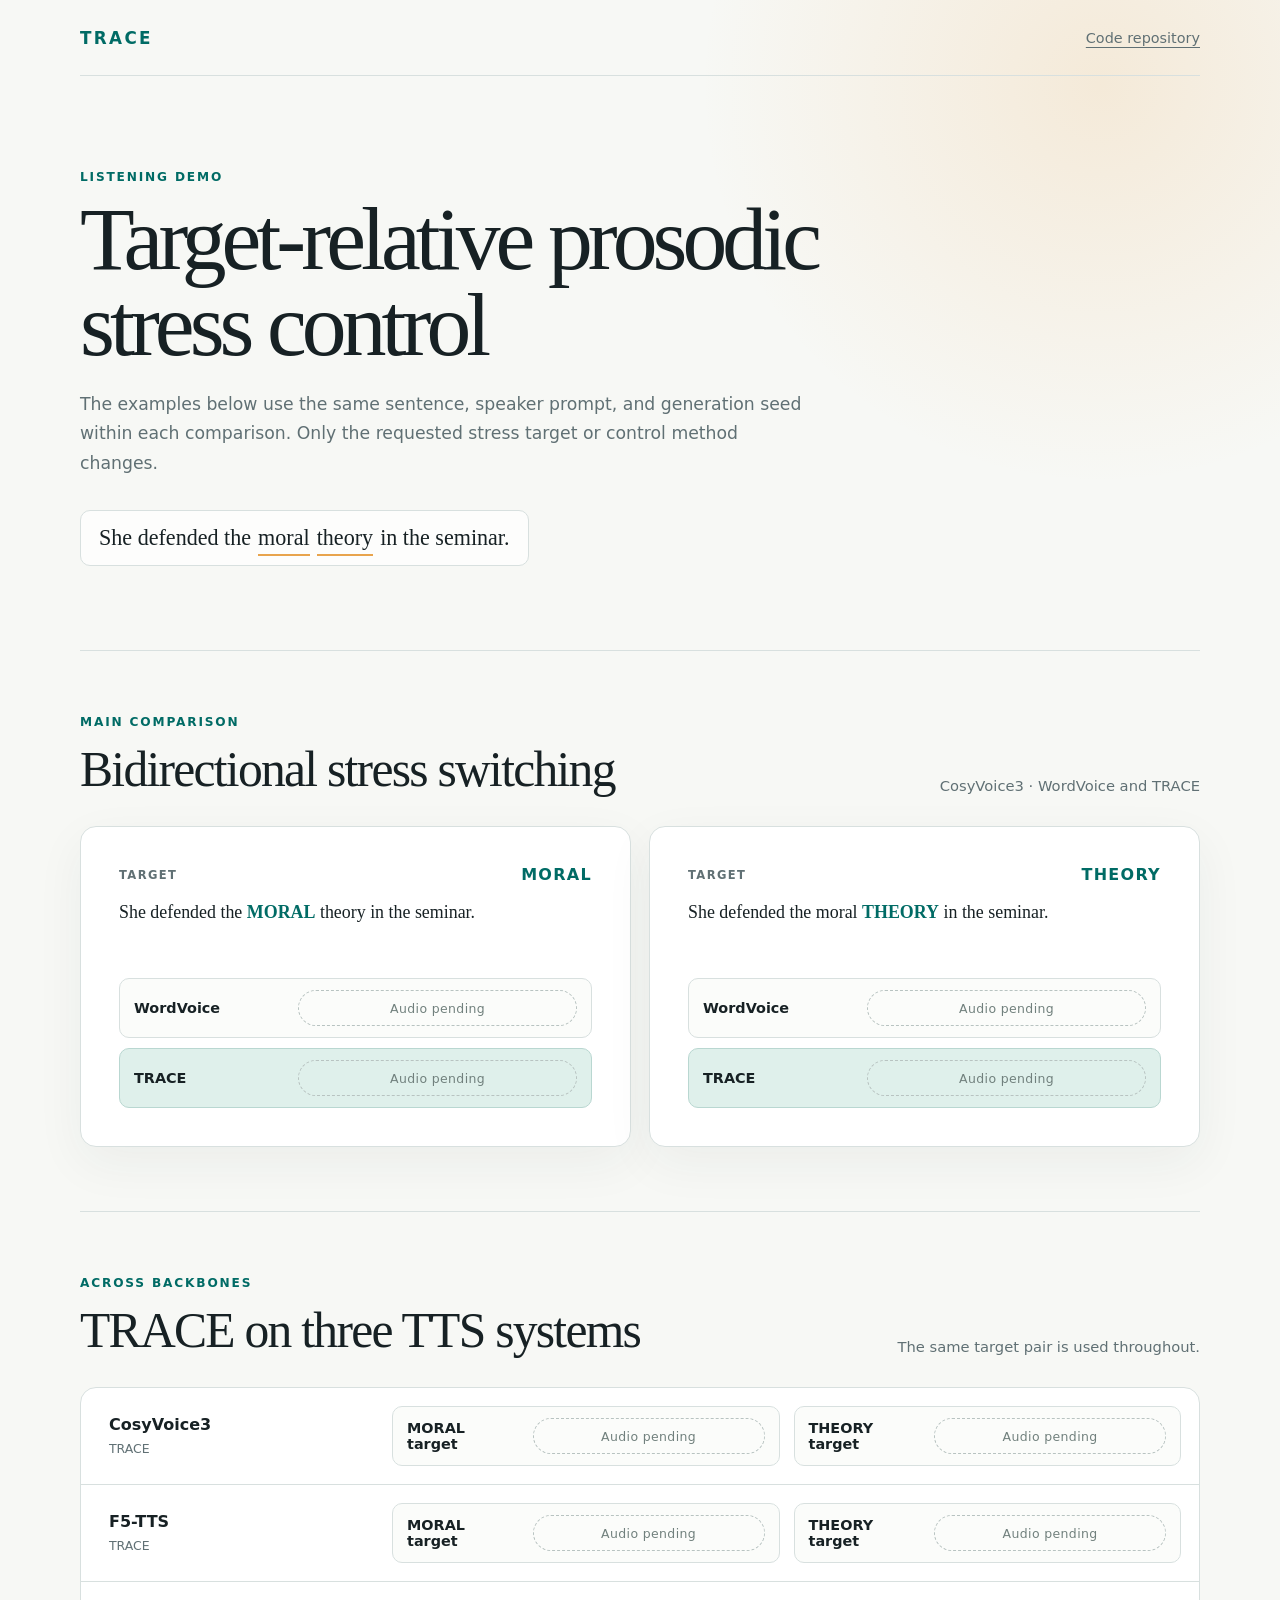
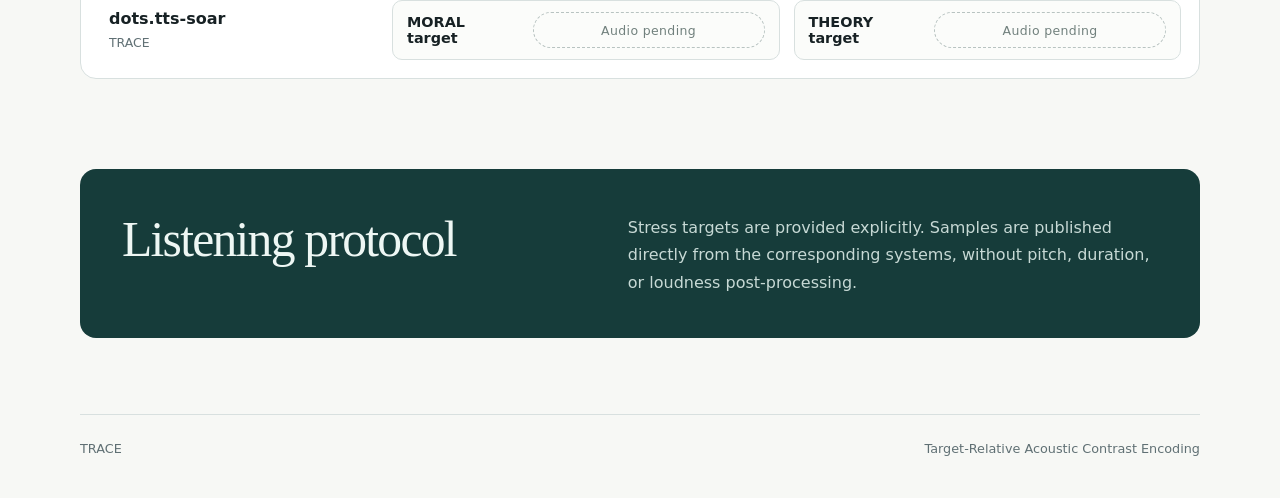
==== docs/demo/index.html @ bd33e2e9 "Add listening demo layout" ====
<!doctype html>
<html lang="en">
  <head>
    <meta charset="utf-8" />
    <meta name="viewport" content="width=device-width, initial-scale=1" />
    <meta
      name="description"
      content="Listening examples for TRACE, a target-relative approach to word-level prosodic stress control in text-to-speech."
    />
    <title>TRACE — Audio Samples</title>
    <link rel="stylesheet" href="styles.css" />
  </head>
  <body>
    <header class="site-header">
      <a class="brand" href="../">TRACE</a>
      <a class="repo-link" href="https://github.com/lishuyuu/TRACE_ICASSP2027">Code repository</a>
    </header>

    <main>
      <section class="hero">
        <p class="eyebrow">Listening demo</p>
        <h1>Target-relative prosodic stress control</h1>
        <p class="lead">
          The examples below use the same sentence, speaker prompt, and generation seed within each comparison.
          Only the requested stress target or control method changes.
        </p>
        <div class="sentence" aria-label="Example sentence">
          She defended the <span>moral</span> <span>theory</span> in the seminar.
        </div>
      </section>

      <section class="demo-section" aria-labelledby="main-comparison">
        <div class="section-heading">
          <div>
            <p class="eyebrow">Main comparison</p>
            <h2 id="main-comparison">Bidirectional stress switching</h2>
          </div>
          <p>CosyVoice3 · WordVoice and TRACE</p>
        </div>

        <div class="target-grid">
          <article class="target-panel">
            <div class="target-heading">
              <span class="target-label">Target</span>
              <h3>MORAL</h3>
            </div>
            <p class="utterance">She defended the <strong>MORAL</strong> theory in the seminar.</p>
            <div class="sample-list">
              <div class="sample" data-audio="audio/cv3_wordvoice_moral.wav">
                <span class="method">WordVoice</span>
                <span class="audio-slot" role="status">Audio pending</span>
              </div>
              <div class="sample trace" data-audio="audio/cv3_trace_moral.wav">
                <span class="method">TRACE</span>
                <span class="audio-slot" role="status">Audio pending</span>
              </div>
            </div>
          </article>

          <article class="target-panel">
            <div class="target-heading">
              <span class="target-label">Target</span>
              <h3>THEORY</h3>
            </div>
            <p class="utterance">She defended the moral <strong>THEORY</strong> in the seminar.</p>
            <div class="sample-list">
              <div class="sample" data-audio="audio/cv3_wordvoice_theory.wav">
                <span class="method">WordVoice</span>
                <span class="audio-slot" role="status">Audio pending</span>
              </div>
              <div class="sample trace" data-audio="audio/cv3_trace_theory.wav">
                <span class="method">TRACE</span>
                <span class="audio-slot" role="status">Audio pending</span>
              </div>
            </div>
          </article>
        </div>
      </section>

      <section class="demo-section" aria-labelledby="backbone-comparison">
        <div class="section-heading">
          <div>
            <p class="eyebrow">Across backbones</p>
            <h2 id="backbone-comparison">TRACE on three TTS systems</h2>
          </div>
          <p>The same target pair is used throughout.</p>
        </div>

        <div class="backbone-list">
          <article class="backbone-row">
            <div class="backbone-name">
              <h3>CosyVoice3</h3>
              <span>TRACE</span>
            </div>
            <div class="sample compact" data-audio="audio/cv3_trace_moral.wav">
              <span class="method"><strong>MORAL</strong> target</span>
              <span class="audio-slot" role="status">Audio pending</span>
            </div>
            <div class="sample compact" data-audio="audio/cv3_trace_theory.wav">
              <span class="method"><strong>THEORY</strong> target</span>
              <span class="audio-slot" role="status">Audio pending</span>
            </div>
          </article>

          <article class="backbone-row">
            <div class="backbone-name">
              <h3>F5-TTS</h3>
              <span>TRACE</span>
            </div>
            <div class="sample compact" data-audio="audio/f5_trace_moral.wav">
              <span class="method"><strong>MORAL</strong> target</span>
              <span class="audio-slot" role="status">Audio pending</span>
            </div>
            <div class="sample compact" data-audio="audio/f5_trace_theory.wav">
              <span class="method"><strong>THEORY</strong> target</span>
              <span class="audio-slot" role="status">Audio pending</span>
            </div>
          </article>

          <article class="backbone-row">
            <div class="backbone-name">
              <h3>dots.tts-soar</h3>
              <span>TRACE</span>
            </div>
            <div class="sample compact" data-audio="audio/dots_trace_moral.wav">
              <span class="method"><strong>MORAL</strong> target</span>
              <span class="audio-slot" role="status">Audio pending</span>
            </div>
            <div class="sample compact" data-audio="audio/dots_trace_theory.wav">
              <span class="method"><strong>THEORY</strong> target</span>
              <span class="audio-slot" role="status">Audio pending</span>
            </div>
          </article>
        </div>
      </section>

      <aside class="protocol">
        <h2>Listening protocol</h2>
        <p>
          Stress targets are provided explicitly. Samples are published directly from the corresponding systems,
          without pitch, duration, or loudness post-processing.
        </p>
      </aside>
    </main>

    <footer>
      <span>TRACE</span>
      <span>Target-Relative Acoustic Contrast Encoding</span>
    </footer>

    <script>
      const samples = document.querySelectorAll("[data-audio]");

      samples.forEach(async (sample) => {
        const source = sample.dataset.audio;
        const slot = sample.querySelector(".audio-slot");

        try {
          const response = await fetch(source, { method: "HEAD" });
          if (!response.ok) return;

          const player = document.createElement("audio");
          player.controls = true;
          player.preload = "metadata";
          player.src = source;
          player.setAttribute("aria-label", `${sample.querySelector(".method").textContent.trim()} audio sample`);
          slot.replaceWith(player);
          sample.classList.add("ready");
        } catch (_) {
          // Keep the pending label until the corresponding file is published.
        }
      });
    </script>
  </body>
</html>
---- docs/demo/styles.css ----
:root {
  color-scheme: light;
  --ink: #172124;
  --muted: #607074;
  --line: #d8e0df;
  --paper: #f7f8f5;
  --panel: #ffffff;
  --accent: #006b65;
  --accent-soft: #dff0eb;
  --warm: #e8a44d;
  font-family: Inter, ui-sans-serif, system-ui, -apple-system, BlinkMacSystemFont, "Segoe UI", sans-serif;
}

* {
  box-sizing: border-box;
}

html {
  background: var(--paper);
  color: var(--ink);
  scroll-behavior: smooth;
}

body {
  margin: 0;
  background:
    radial-gradient(circle at 86% 4%, rgba(232, 164, 77, 0.17), transparent 25rem),
    var(--paper);
}

a {
  color: inherit;
}

.site-header,
main,
footer {
  width: min(1120px, calc(100% - 40px));
  margin-inline: auto;
}

.site-header {
  display: flex;
  align-items: center;
  justify-content: space-between;
  min-height: 76px;
  border-bottom: 1px solid var(--line);
}

.brand {
  color: var(--accent);
  font-size: 1.05rem;
  font-weight: 800;
  letter-spacing: 0.14em;
  text-decoration: none;
}

.repo-link {
  color: var(--muted);
  font-size: 0.9rem;
  text-underline-offset: 4px;
}

.hero {
  max-width: 900px;
  padding: 94px 0 84px;
}

.eyebrow {
  margin: 0 0 12px;
  color: var(--accent);
  font-size: 0.76rem;
  font-weight: 800;
  letter-spacing: 0.15em;
  text-transform: uppercase;
}

h1,
h2,
h3,
p {
  margin-top: 0;
}

h1 {
  max-width: 820px;
  margin-bottom: 22px;
  font-family: Georgia, "Times New Roman", serif;
  font-size: clamp(3rem, 7vw, 5.8rem);
  font-weight: 500;
  letter-spacing: -0.055em;
  line-height: 0.96;
}

.lead {
  max-width: 730px;
  margin-bottom: 32px;
  color: var(--muted);
  font-size: 1.08rem;
  line-height: 1.7;
}

.sentence {
  display: inline-flex;
  flex-wrap: wrap;
  gap: 0.32em;
  align-items: baseline;
  padding: 14px 18px;
  border: 1px solid var(--line);
  border-radius: 10px;
  background: rgba(255, 255, 255, 0.72);
  font-family: Georgia, "Times New Roman", serif;
  font-size: clamp(1.1rem, 2.2vw, 1.38rem);
}

.sentence span {
  position: relative;
}

.sentence span::after {
  position: absolute;
  right: 0;
  bottom: -5px;
  left: 0;
  height: 2px;
  background: var(--warm);
  content: "";
}

.demo-section {
  padding: 64px 0;
  border-top: 1px solid var(--line);
}

.section-heading {
  display: flex;
  gap: 32px;
  align-items: end;
  justify-content: space-between;
  margin-bottom: 28px;
}

.section-heading h2,
.protocol h2 {
  margin-bottom: 0;
  font-family: Georgia, "Times New Roman", serif;
  font-size: clamp(1.9rem, 4vw, 3.1rem);
  font-weight: 500;
  letter-spacing: -0.035em;
}

.section-heading > p {
  max-width: 320px;
  margin-bottom: 4px;
  color: var(--muted);
  font-size: 0.92rem;
  text-align: right;
}

.target-grid {
  display: grid;
  grid-template-columns: repeat(2, minmax(0, 1fr));
  gap: 18px;
}

.target-panel {
  padding: clamp(24px, 4vw, 38px);
  border: 1px solid var(--line);
  border-radius: 16px;
  background: var(--panel);
  box-shadow: 0 16px 50px rgba(33, 57, 55, 0.055);
}

.target-heading {
  display: flex;
  align-items: center;
  justify-content: space-between;
  margin-bottom: 16px;
}

.target-label {
  color: var(--muted);
  font-size: 0.72rem;
  font-weight: 700;
  letter-spacing: 0.12em;
  text-transform: uppercase;
}

.target-heading h3 {
  margin: 0;
  color: var(--accent);
  font-size: 1rem;
  letter-spacing: 0.08em;
}

.utterance {
  min-height: 50px;
  margin-bottom: 28px;
  font-family: Georgia, "Times New Roman", serif;
  font-size: 1.12rem;
  line-height: 1.45;
}

.utterance strong {
  color: var(--accent);
}

.sample-list {
  display: grid;
  gap: 10px;
}

.sample {
  display: grid;
  grid-template-columns: minmax(92px, 0.7fr) minmax(160px, 1.3fr);
  gap: 14px;
  align-items: center;
  min-height: 60px;
  padding: 10px 14px;
  border: 1px solid var(--line);
  border-radius: 10px;
  background: #fbfcfa;
}

.sample.trace {
  border-color: #b9d7d1;
  background: var(--accent-soft);
}

.method {
  font-size: 0.9rem;
  font-weight: 700;
}

.audio-slot {
  display: inline-flex;
  align-items: center;
  justify-content: center;
  min-height: 36px;
  border: 1px dashed #b8c3c1;
  border-radius: 18px;
  color: #71807d;
  font-size: 0.78rem;
  letter-spacing: 0.03em;
}

audio {
  width: 100%;
  height: 38px;
}

.backbone-list {
  overflow: hidden;
  border: 1px solid var(--line);
  border-radius: 16px;
  background: var(--panel);
}

.backbone-row {
  display: grid;
  grid-template-columns: 0.72fr 1fr 1fr;
  gap: 14px;
  align-items: center;
  padding: 18px;
}

.backbone-row + .backbone-row {
  border-top: 1px solid var(--line);
}

.backbone-name {
  padding: 0 10px;
}

.backbone-name h3 {
  margin-bottom: 4px;
  font-size: 1rem;
}

.backbone-name span {
  color: var(--muted);
  font-size: 0.78rem;
}

.sample.compact {
  grid-template-columns: minmax(90px, 0.65fr) minmax(130px, 1.35fr);
  min-width: 0;
}

.protocol {
  display: grid;
  grid-template-columns: 0.9fr 1.1fr;
  gap: 72px;
  align-items: start;
  margin: 26px 0 76px;
  padding: 42px;
  border-radius: 16px;
  background: #163c3a;
  color: #eef7f4;
}

.protocol p {
  margin: 3px 0 0;
  color: #c7d9d5;
  line-height: 1.7;
}

footer {
  display: flex;
  justify-content: space-between;
  padding: 26px 0 42px;
  border-top: 1px solid var(--line);
  color: var(--muted);
  font-size: 0.8rem;
}

@media (max-width: 820px) {
  .hero {
    padding: 68px 0 58px;
  }

  .target-grid,
  .protocol {
    grid-template-columns: 1fr;
  }

  .backbone-row {
    grid-template-columns: 1fr 1fr;
  }

  .backbone-name {
    grid-column: 1 / -1;
  }

  .protocol {
    gap: 22px;
  }
}

@media (max-width: 560px) {
  .site-header,
  main,
  footer {
    width: min(100% - 24px, 1120px);
  }

  .section-heading {
    display: block;
  }

  .section-heading > p {
    margin-top: 12px;
    text-align: left;
  }

  .backbone-row {
    grid-template-columns: 1fr;
  }

  .backbone-name {
    grid-column: auto;
  }

  .sample,
  .sample.compact {
    grid-template-columns: 1fr;
  }

  .protocol {
    padding: 28px;
  }

  footer {
    gap: 12px;
    flex-direction: column;
  }
}
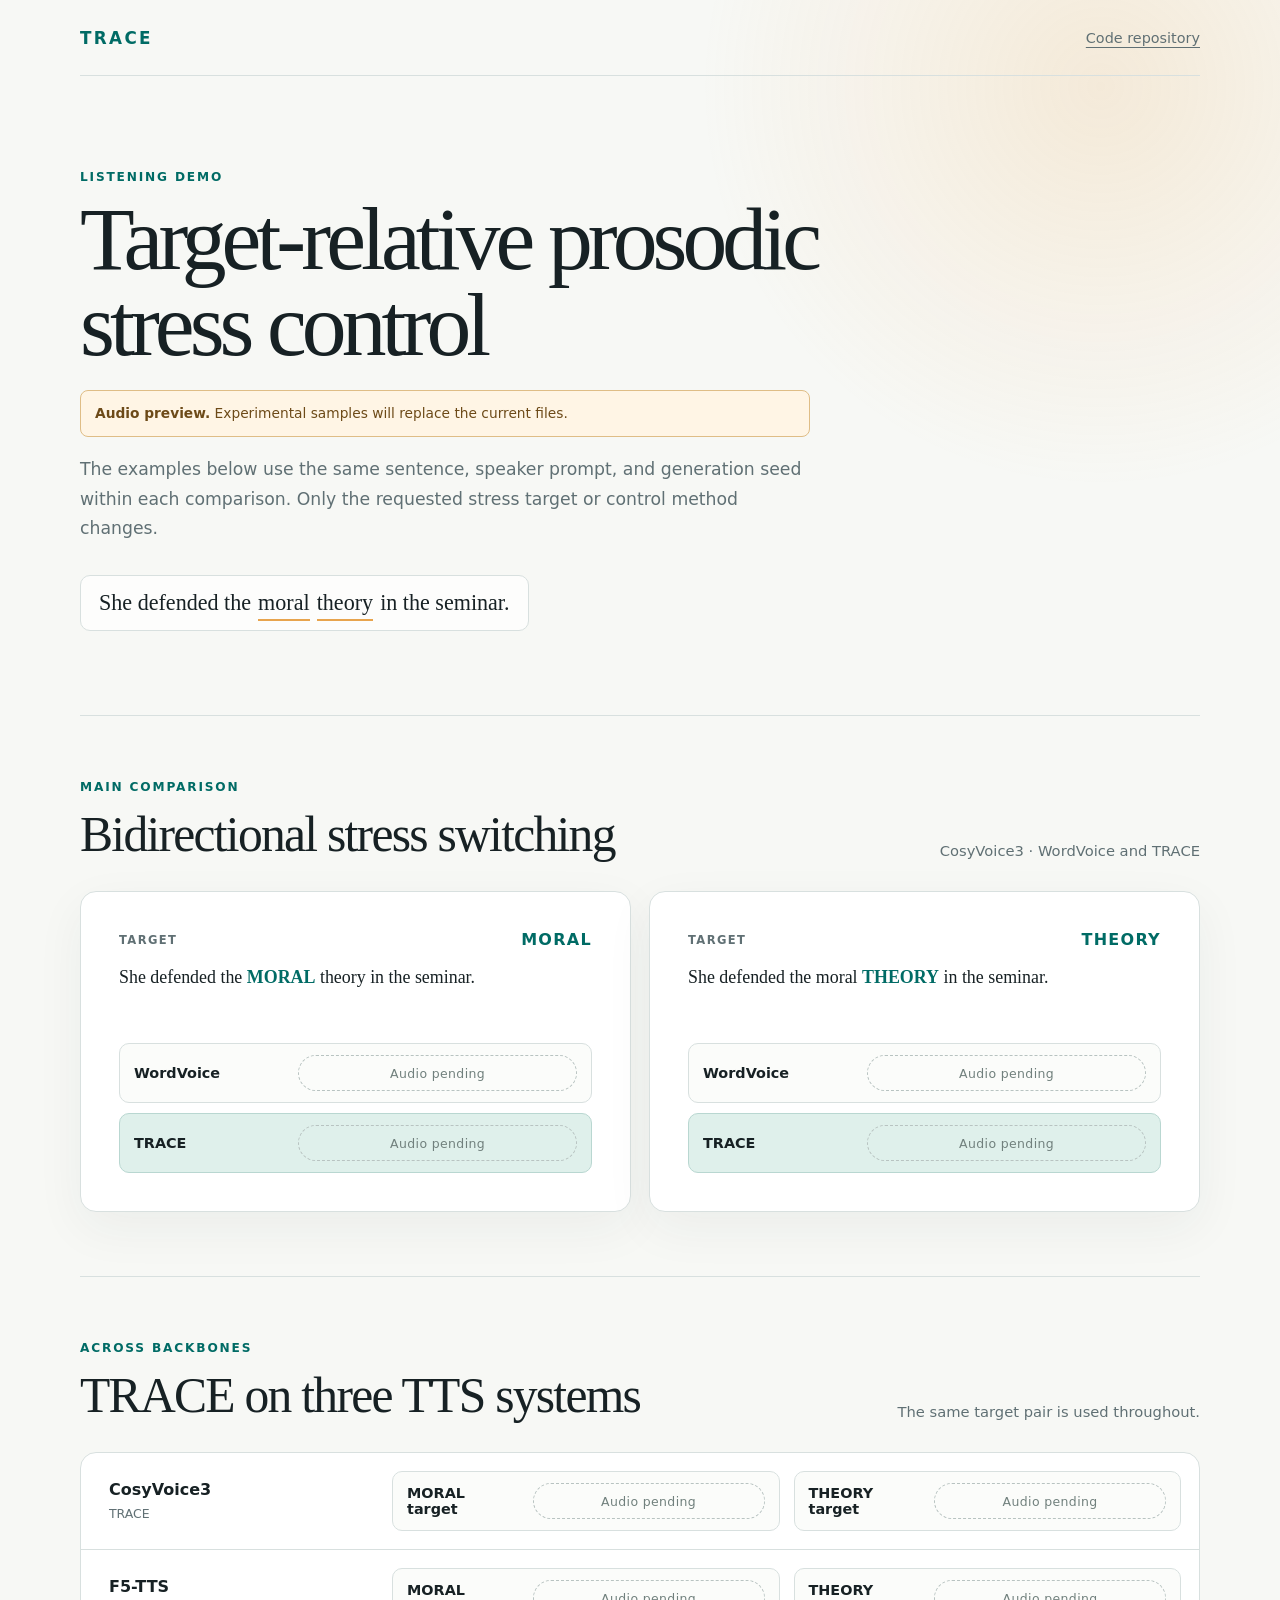
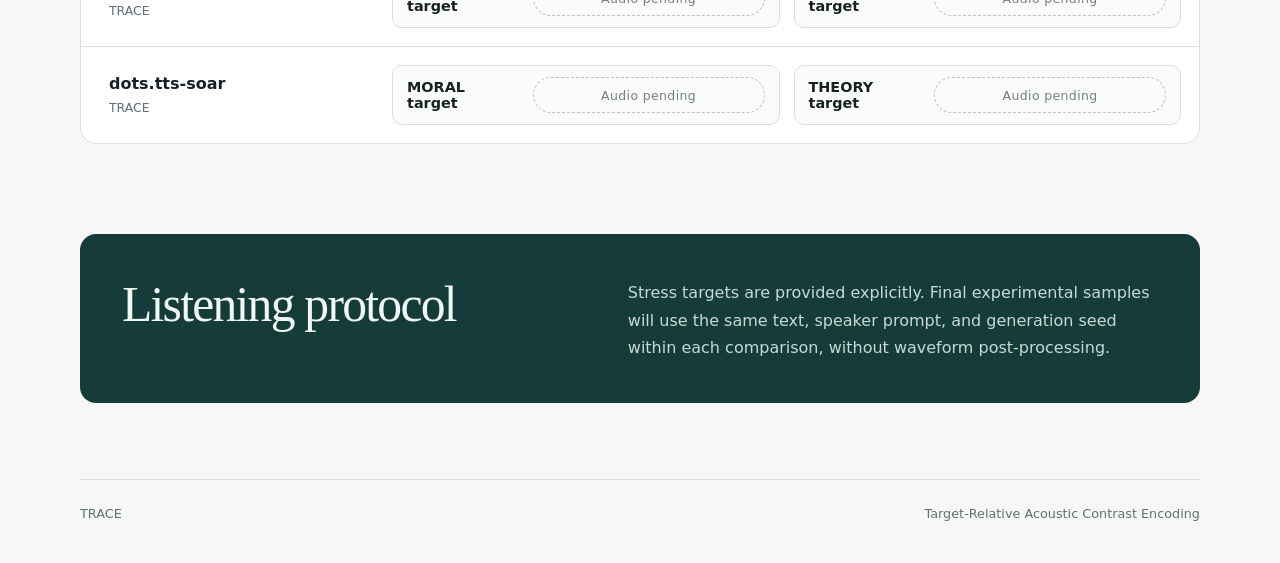
==== commit 4a01cf1c: "Add audio preview notice" ====
--- a/docs/demo/index.html
+++ b/docs/demo/index.html
@@ -20,6 +20,9 @@
       <section class="hero">
         <p class="eyebrow">Listening demo</p>
         <h1>Target-relative prosodic stress control</h1>
+        <p class="test-notice">
+          <strong>Audio preview.</strong> Experimental samples will replace the current files.
+        </p>
         <p class="lead">
           The examples below use the same sentence, speaker prompt, and generation seed within each comparison.
           Only the requested stress target or control method changes.
@@ -137,8 +140,8 @@
       <aside class="protocol">
         <h2>Listening protocol</h2>
         <p>
-          Stress targets are provided explicitly. Samples are published directly from the corresponding systems,
-          without pitch, duration, or loudness post-processing.
+          Stress targets are provided explicitly. Final experimental samples will use the same text, speaker prompt,
+          and generation seed within each comparison, without waveform post-processing.
         </p>
       </aside>
     </main>
--- a/docs/demo/styles.css
+++ b/docs/demo/styles.css
@@ -100,6 +100,18 @@
   line-height: 1.7;
 }
 
+.test-notice {
+  max-width: 730px;
+  margin-bottom: 18px;
+  padding: 12px 14px;
+  border: 1px solid #dfbd86;
+  border-radius: 8px;
+  background: #fff5e5;
+  color: #6d4a18;
+  font-size: 0.86rem;
+  line-height: 1.55;
+}
+
 .sentence {
   display: inline-flex;
   flex-wrap: wrap;
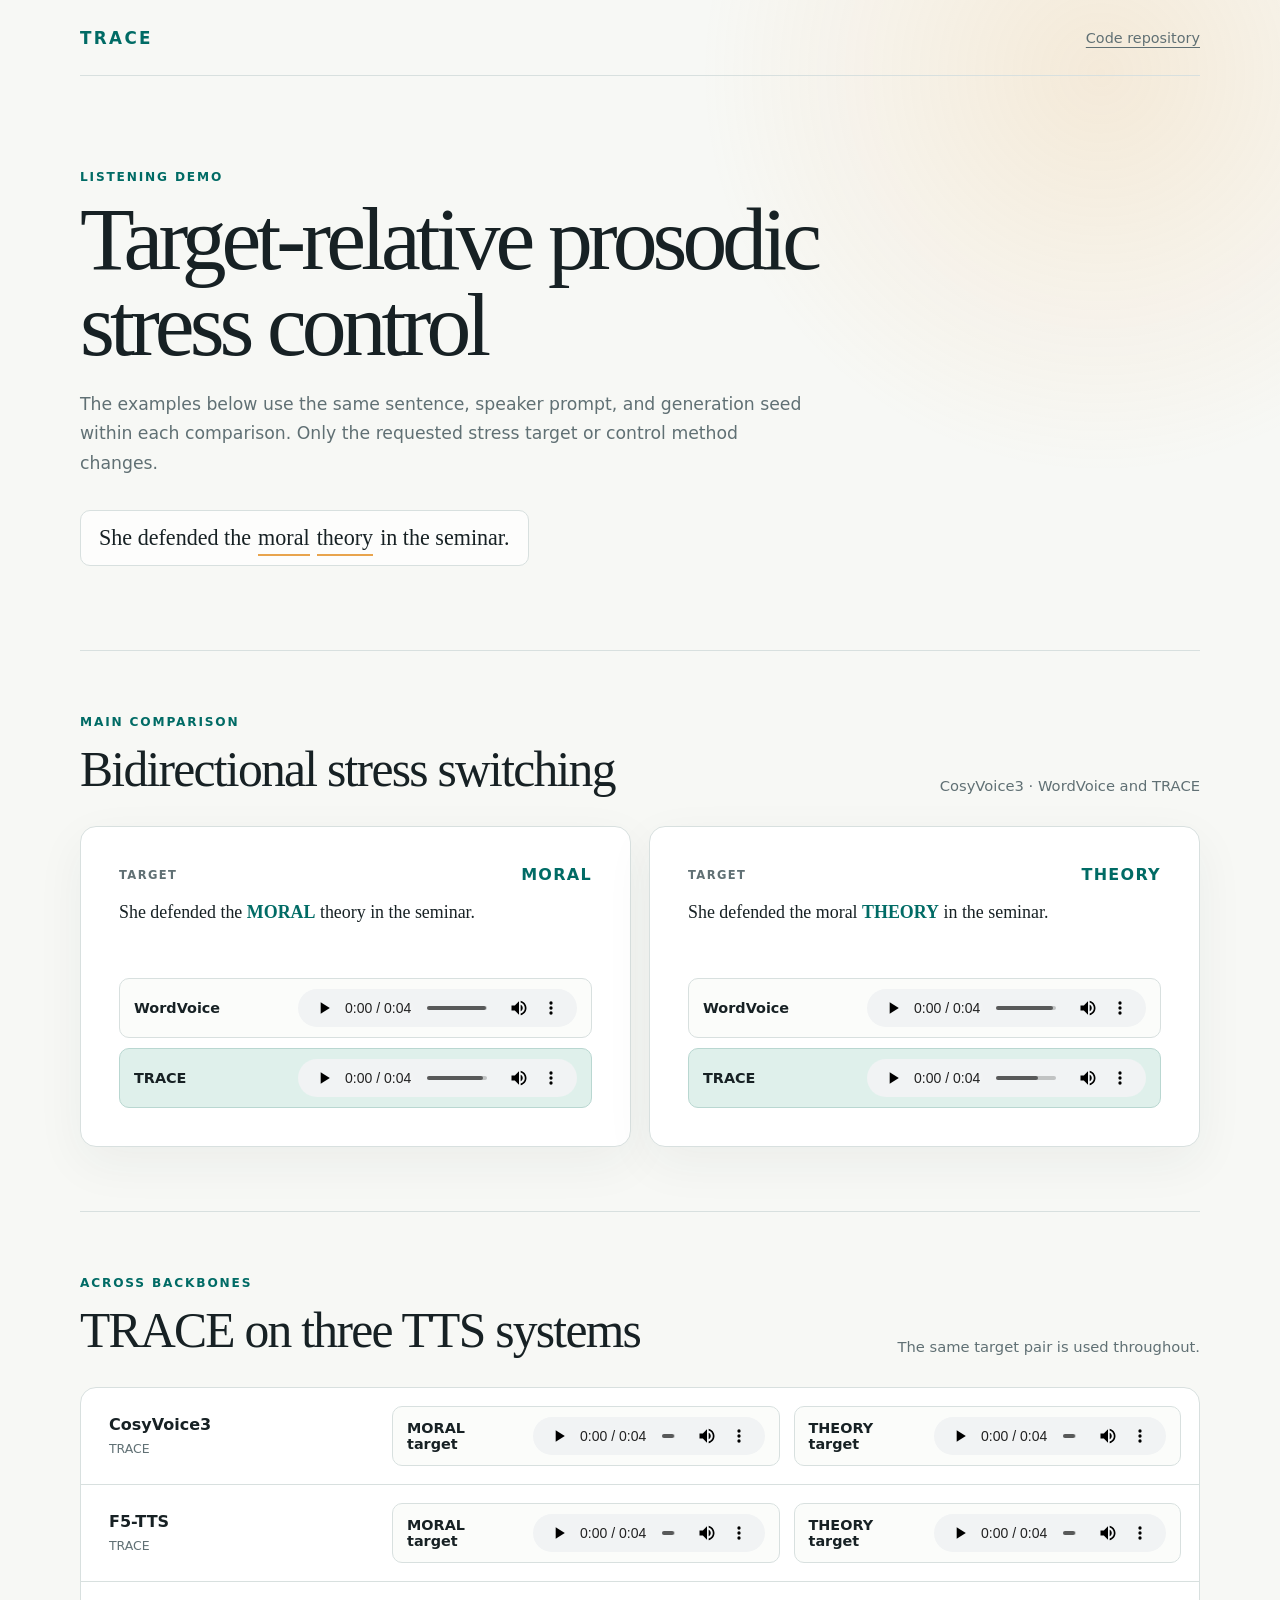
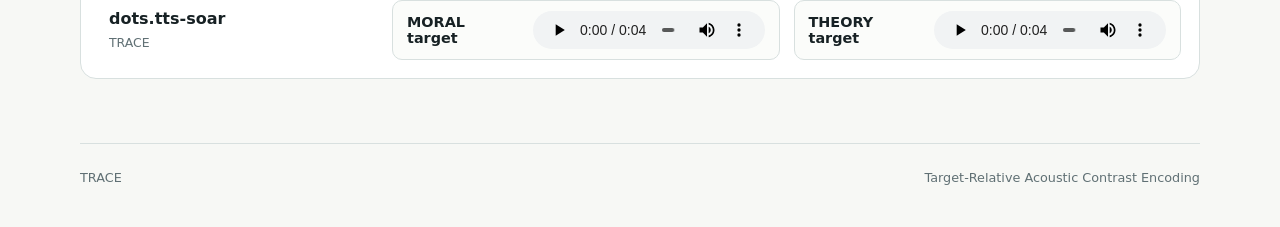
==== commit fbc64e07: "Remove preview notice and listening protocol" ====
--- a/docs/demo/index.html
+++ b/docs/demo/index.html
@@ -20,9 +20,6 @@
       <section class="hero">
         <p class="eyebrow">Listening demo</p>
         <h1>Target-relative prosodic stress control</h1>
-        <p class="test-notice">
-          <strong>Audio preview.</strong> Experimental samples will replace the current files.
-        </p>
         <p class="lead">
           The examples below use the same sentence, speaker prompt, and generation seed within each comparison.
           Only the requested stress target or control method changes.
@@ -137,13 +134,6 @@
         </div>
       </section>
 
-      <aside class="protocol">
-        <h2>Listening protocol</h2>
-        <p>
-          Stress targets are provided explicitly. Final experimental samples will use the same text, speaker prompt,
-          and generation seed within each comparison, without waveform post-processing.
-        </p>
-      </aside>
     </main>
 
     <footer>
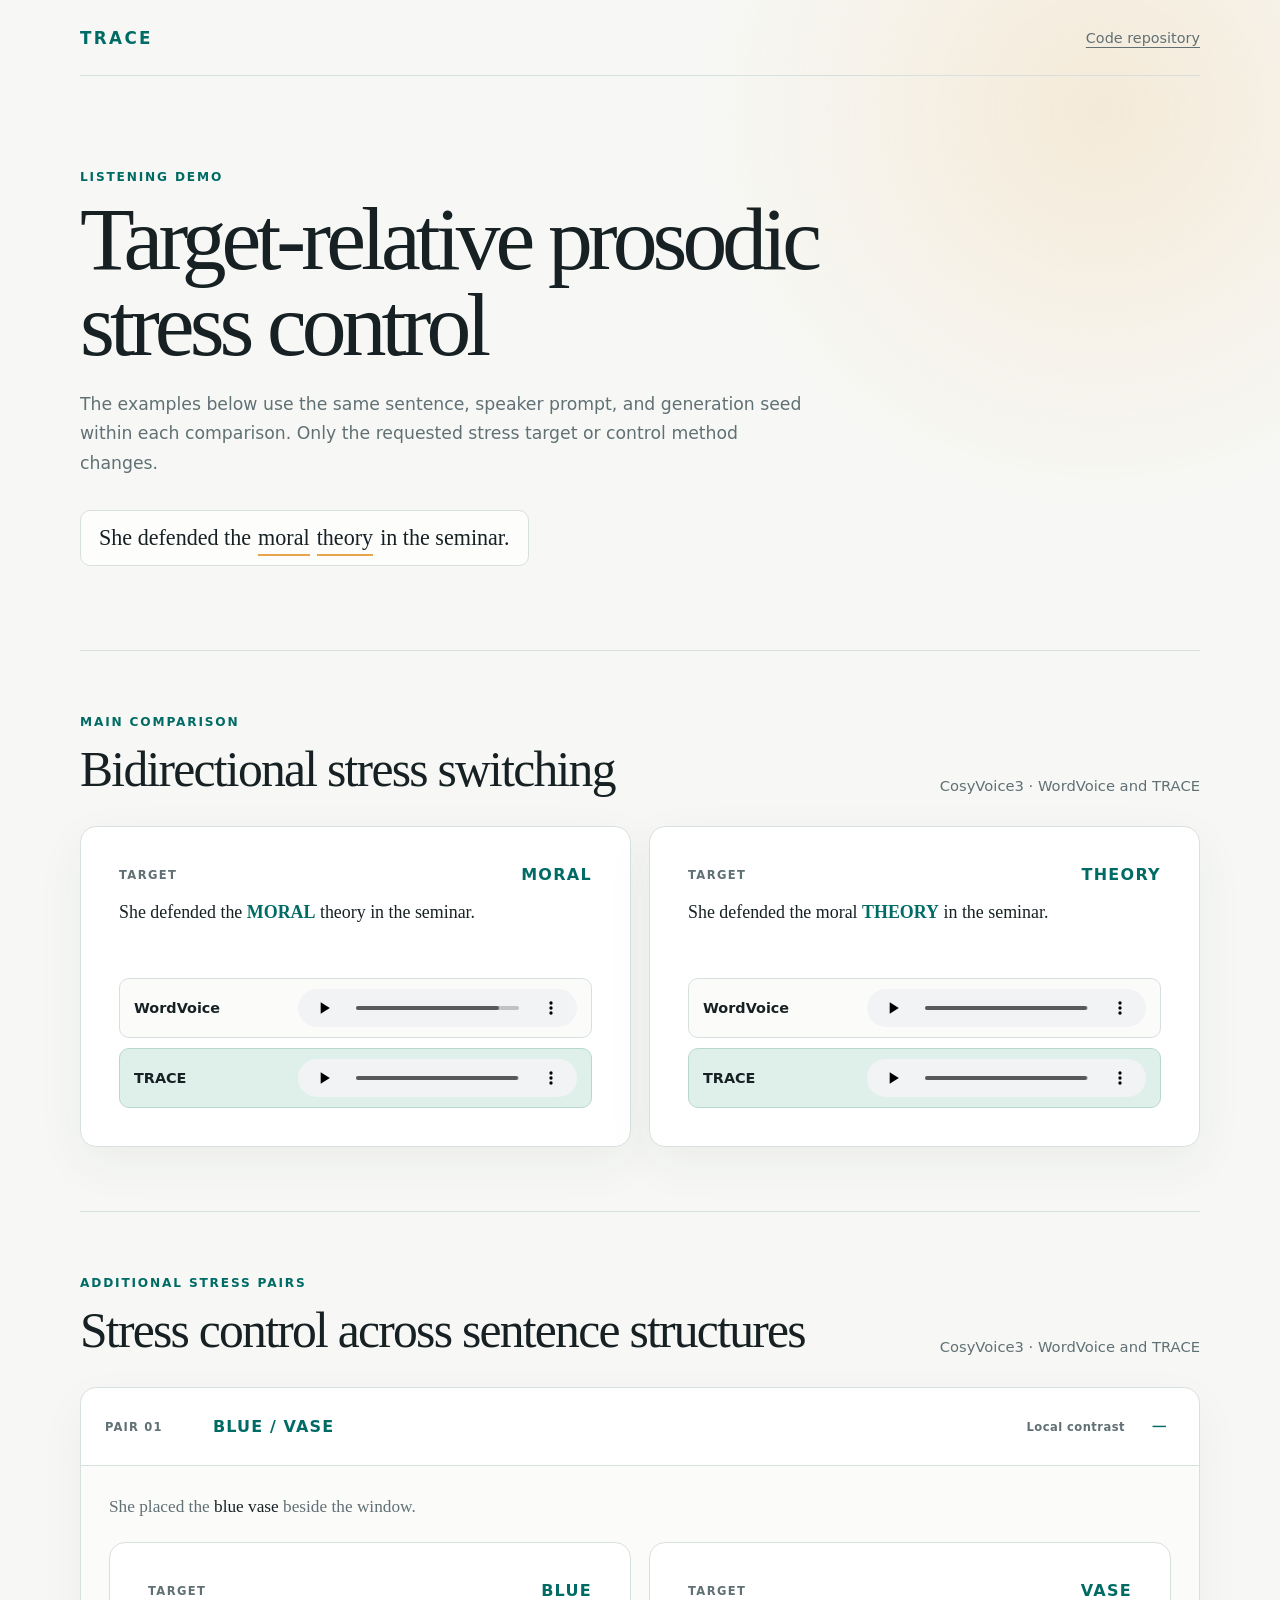
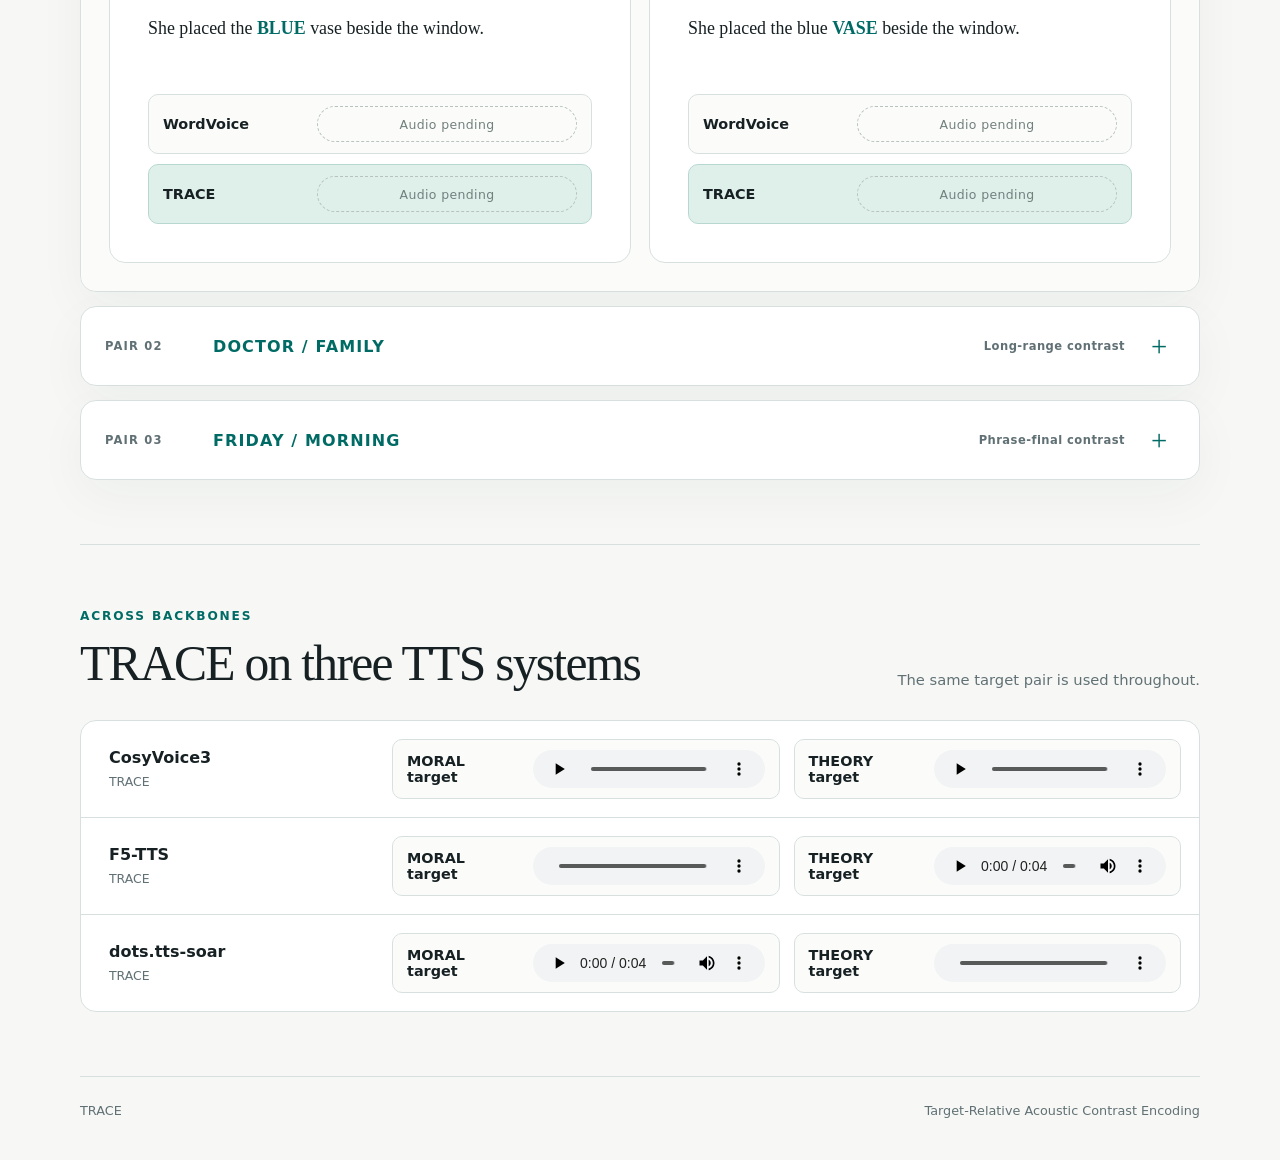
==== commit 87b1e0c7: "Add additional stress-pair sample framework" ====
--- a/docs/demo/index.html
+++ b/docs/demo/index.html
@@ -77,6 +77,162 @@
         </div>
       </section>
 
+      <section class="demo-section" aria-labelledby="additional-comparisons">
+        <div class="section-heading">
+          <div>
+            <p class="eyebrow">Additional stress pairs</p>
+            <h2 id="additional-comparisons">Stress control across sentence structures</h2>
+          </div>
+          <p>CosyVoice3 · WordVoice and TRACE</p>
+        </div>
+
+        <div class="example-list">
+          <details class="example-card" open>
+            <summary>
+              <span class="example-index">Pair 01</span>
+              <span class="example-title">BLUE / VASE</span>
+              <span class="example-note">Local contrast</span>
+            </summary>
+            <div class="example-body">
+              <p class="example-sentence">She placed the <strong>blue vase</strong> beside the window.</p>
+              <div class="target-grid">
+                <article class="target-panel additional-target">
+                  <div class="target-heading">
+                    <span class="target-label">Target</span>
+                    <h3>BLUE</h3>
+                  </div>
+                  <p class="utterance">She placed the <strong>BLUE</strong> vase beside the window.</p>
+                  <div class="sample-list">
+                    <div class="sample" data-audio="audio/blue_vase_cv3_wordvoice_blue.wav">
+                      <span class="method">WordVoice</span>
+                      <span class="audio-slot" role="status">Audio pending</span>
+                    </div>
+                    <div class="sample trace" data-audio="audio/blue_vase_cv3_trace_blue.wav">
+                      <span class="method">TRACE</span>
+                      <span class="audio-slot" role="status">Audio pending</span>
+                    </div>
+                  </div>
+                </article>
+
+                <article class="target-panel additional-target">
+                  <div class="target-heading">
+                    <span class="target-label">Target</span>
+                    <h3>VASE</h3>
+                  </div>
+                  <p class="utterance">She placed the blue <strong>VASE</strong> beside the window.</p>
+                  <div class="sample-list">
+                    <div class="sample" data-audio="audio/blue_vase_cv3_wordvoice_vase.wav">
+                      <span class="method">WordVoice</span>
+                      <span class="audio-slot" role="status">Audio pending</span>
+                    </div>
+                    <div class="sample trace" data-audio="audio/blue_vase_cv3_trace_vase.wav">
+                      <span class="method">TRACE</span>
+                      <span class="audio-slot" role="status">Audio pending</span>
+                    </div>
+                  </div>
+                </article>
+              </div>
+            </div>
+          </details>
+
+          <details class="example-card">
+            <summary>
+              <span class="example-index">Pair 02</span>
+              <span class="example-title">DOCTOR / FAMILY</span>
+              <span class="example-note">Long-range contrast</span>
+            </summary>
+            <div class="example-body">
+              <p class="example-sentence">The <strong>doctor</strong> discussed the treatment with the <strong>family</strong>.</p>
+              <div class="target-grid">
+                <article class="target-panel additional-target">
+                  <div class="target-heading">
+                    <span class="target-label">Target</span>
+                    <h3>DOCTOR</h3>
+                  </div>
+                  <p class="utterance">The <strong>DOCTOR</strong> discussed the treatment with the family.</p>
+                  <div class="sample-list">
+                    <div class="sample" data-audio="audio/doctor_family_cv3_wordvoice_doctor.wav">
+                      <span class="method">WordVoice</span>
+                      <span class="audio-slot" role="status">Audio pending</span>
+                    </div>
+                    <div class="sample trace" data-audio="audio/doctor_family_cv3_trace_doctor.wav">
+                      <span class="method">TRACE</span>
+                      <span class="audio-slot" role="status">Audio pending</span>
+                    </div>
+                  </div>
+                </article>
+
+                <article class="target-panel additional-target">
+                  <div class="target-heading">
+                    <span class="target-label">Target</span>
+                    <h3>FAMILY</h3>
+                  </div>
+                  <p class="utterance">The doctor discussed the treatment with the <strong>FAMILY</strong>.</p>
+                  <div class="sample-list">
+                    <div class="sample" data-audio="audio/doctor_family_cv3_wordvoice_family.wav">
+                      <span class="method">WordVoice</span>
+                      <span class="audio-slot" role="status">Audio pending</span>
+                    </div>
+                    <div class="sample trace" data-audio="audio/doctor_family_cv3_trace_family.wav">
+                      <span class="method">TRACE</span>
+                      <span class="audio-slot" role="status">Audio pending</span>
+                    </div>
+                  </div>
+                </article>
+              </div>
+            </div>
+          </details>
+
+          <details class="example-card">
+            <summary>
+              <span class="example-index">Pair 03</span>
+              <span class="example-title">FRIDAY / MORNING</span>
+              <span class="example-note">Phrase-final contrast</span>
+            </summary>
+            <div class="example-body">
+              <p class="example-sentence">They scheduled the meeting for <strong>Friday morning</strong>.</p>
+              <div class="target-grid">
+                <article class="target-panel additional-target">
+                  <div class="target-heading">
+                    <span class="target-label">Target</span>
+                    <h3>FRIDAY</h3>
+                  </div>
+                  <p class="utterance">They scheduled the meeting for <strong>FRIDAY</strong> morning.</p>
+                  <div class="sample-list">
+                    <div class="sample" data-audio="audio/friday_morning_cv3_wordvoice_friday.wav">
+                      <span class="method">WordVoice</span>
+                      <span class="audio-slot" role="status">Audio pending</span>
+                    </div>
+                    <div class="sample trace" data-audio="audio/friday_morning_cv3_trace_friday.wav">
+                      <span class="method">TRACE</span>
+                      <span class="audio-slot" role="status">Audio pending</span>
+                    </div>
+                  </div>
+                </article>
+
+                <article class="target-panel additional-target">
+                  <div class="target-heading">
+                    <span class="target-label">Target</span>
+                    <h3>MORNING</h3>
+                  </div>
+                  <p class="utterance">They scheduled the meeting for Friday <strong>MORNING</strong>.</p>
+                  <div class="sample-list">
+                    <div class="sample" data-audio="audio/friday_morning_cv3_wordvoice_morning.wav">
+                      <span class="method">WordVoice</span>
+                      <span class="audio-slot" role="status">Audio pending</span>
+                    </div>
+                    <div class="sample trace" data-audio="audio/friday_morning_cv3_trace_morning.wav">
+                      <span class="method">TRACE</span>
+                      <span class="audio-slot" role="status">Audio pending</span>
+                    </div>
+                  </div>
+                </article>
+              </div>
+            </div>
+          </details>
+        </div>
+      </section>
+
       <section class="demo-section" aria-labelledby="backbone-comparison">
         <div class="section-heading">
           <div>
--- a/docs/demo/styles.css
+++ b/docs/demo/styles.css
@@ -261,6 +261,95 @@
   height: 38px;
 }
 
+.example-list {
+  display: grid;
+  gap: 14px;
+}
+
+.example-card {
+  overflow: hidden;
+  border: 1px solid var(--line);
+  border-radius: 16px;
+  background: var(--panel);
+  box-shadow: 0 16px 50px rgba(33, 57, 55, 0.045);
+}
+
+.example-card summary {
+  display: grid;
+  grid-template-columns: 90px minmax(0, 1fr) auto 32px;
+  gap: 18px;
+  align-items: center;
+  min-height: 78px;
+  padding: 18px 24px;
+  cursor: pointer;
+  list-style: none;
+}
+
+.example-card summary::-webkit-details-marker {
+  display: none;
+}
+
+.example-card summary::after {
+  color: var(--accent);
+  content: "+";
+  font-family: Georgia, "Times New Roman", serif;
+  font-size: 1.8rem;
+  line-height: 1;
+  text-align: center;
+}
+
+.example-card[open] summary::after {
+  content: "−";
+}
+
+.example-card[open] summary {
+  border-bottom: 1px solid var(--line);
+}
+
+.example-index,
+.example-note {
+  color: var(--muted);
+  font-size: 0.72rem;
+  font-weight: 700;
+  letter-spacing: 0.1em;
+  text-transform: uppercase;
+}
+
+.example-title {
+  color: var(--accent);
+  font-size: 1rem;
+  font-weight: 800;
+  letter-spacing: 0.07em;
+}
+
+.example-note {
+  letter-spacing: 0.04em;
+  text-align: right;
+  text-transform: none;
+}
+
+.example-body {
+  padding: 28px;
+  background: rgba(247, 248, 245, 0.55);
+}
+
+.example-sentence {
+  margin-bottom: 22px;
+  color: var(--muted);
+  font-family: Georgia, "Times New Roman", serif;
+  font-size: 1.08rem;
+  line-height: 1.5;
+}
+
+.example-sentence strong {
+  color: var(--ink);
+  font-weight: 500;
+}
+
+.additional-target {
+  box-shadow: none;
+}
+
 .backbone-list {
   overflow: hidden;
   border: 1px solid var(--line);
@@ -347,6 +436,14 @@
   .protocol {
     gap: 22px;
   }
+
+  .example-card summary {
+    grid-template-columns: 76px minmax(0, 1fr) 28px;
+  }
+
+  .example-note {
+    display: none;
+  }
 }
 
 @media (max-width: 560px) {
@@ -382,6 +479,29 @@
     padding: 28px;
   }
 
+  .example-card summary {
+    grid-template-columns: 1fr 28px;
+    gap: 8px 12px;
+    padding: 16px 18px;
+  }
+
+  .example-index {
+    grid-column: 1;
+  }
+
+  .example-title {
+    grid-column: 1;
+  }
+
+  .example-card summary::after {
+    grid-column: 2;
+    grid-row: 1 / 3;
+  }
+
+  .example-body {
+    padding: 18px;
+  }
+
   footer {
     gap: 12px;
     flex-direction: column;
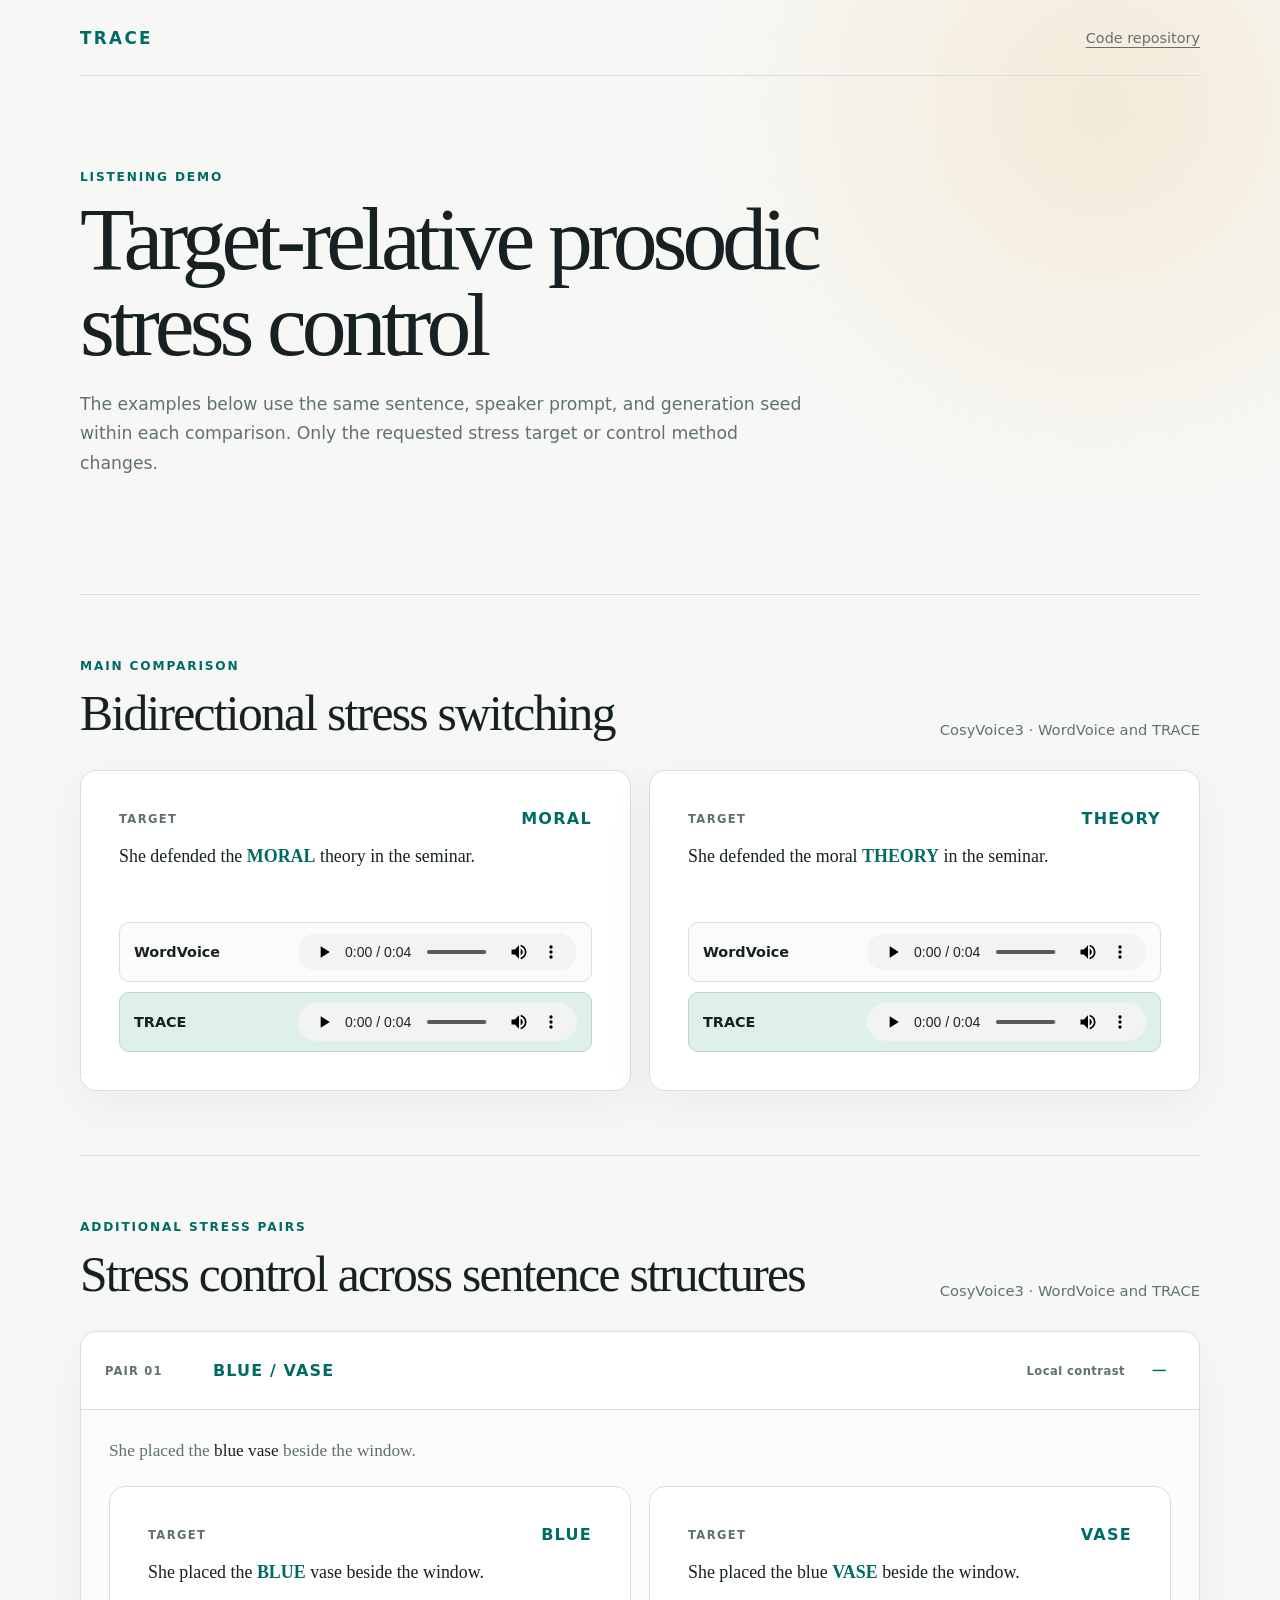
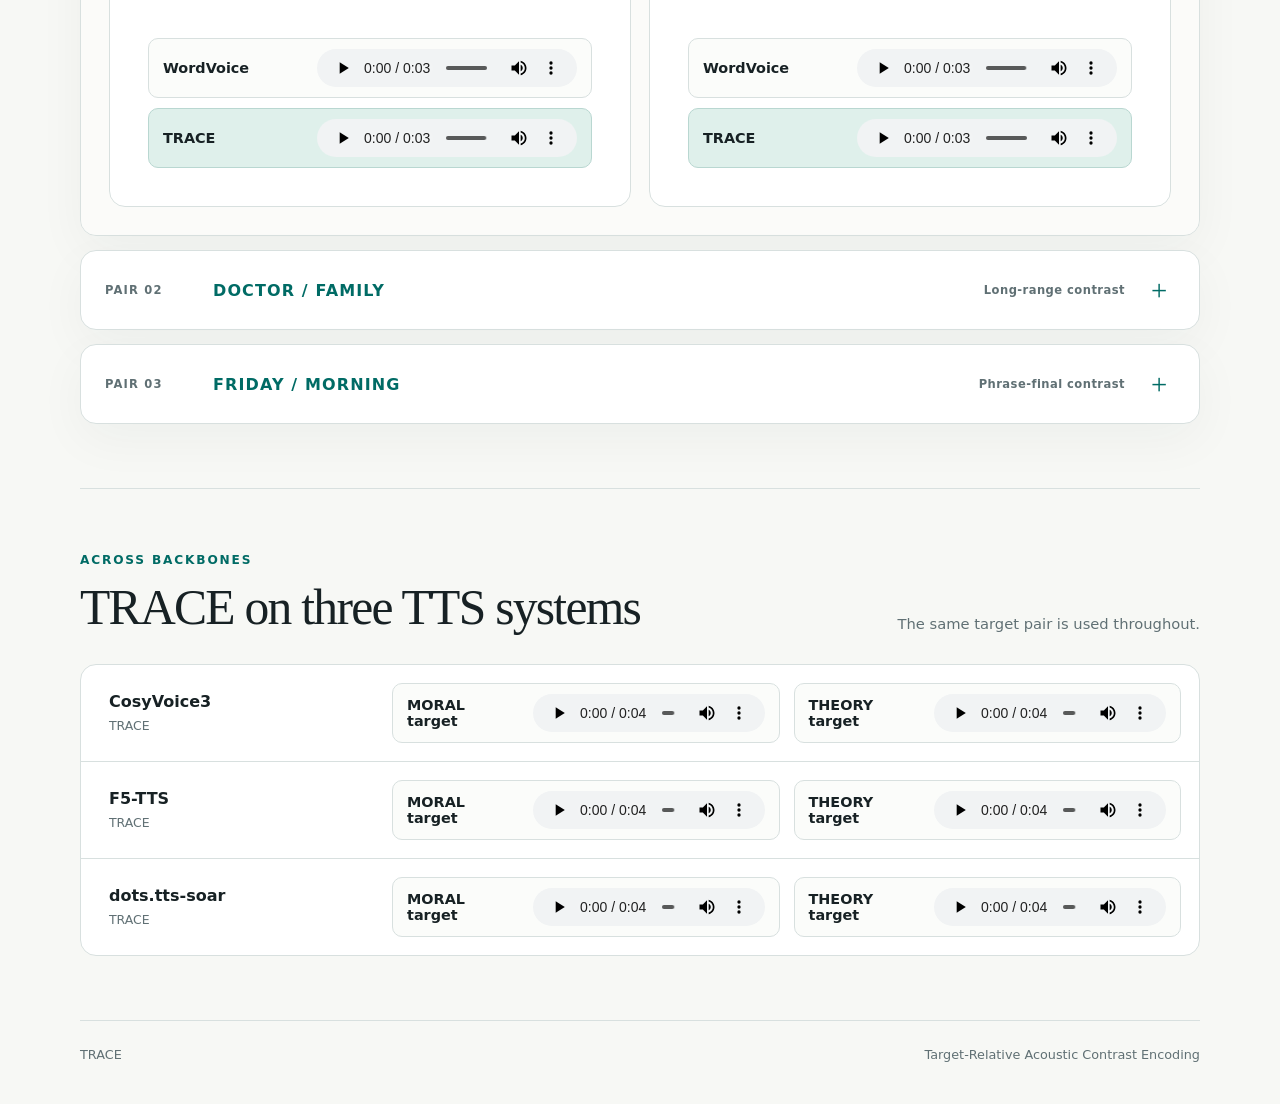
==== commit 2a97d241: "Remove example sentence from index.html Removed example sentence from demo section." ====
--- a/docs/demo/index.html
+++ b/docs/demo/index.html
@@ -24,9 +24,6 @@
           The examples below use the same sentence, speaker prompt, and generation seed within each comparison.
           Only the requested stress target or control method changes.
         </p>
-        <div class="sentence" aria-label="Example sentence">
-          She defended the <span>moral</span> <span>theory</span> in the seminar.
-        </div>
       </section>
 
       <section class="demo-section" aria-labelledby="main-comparison">
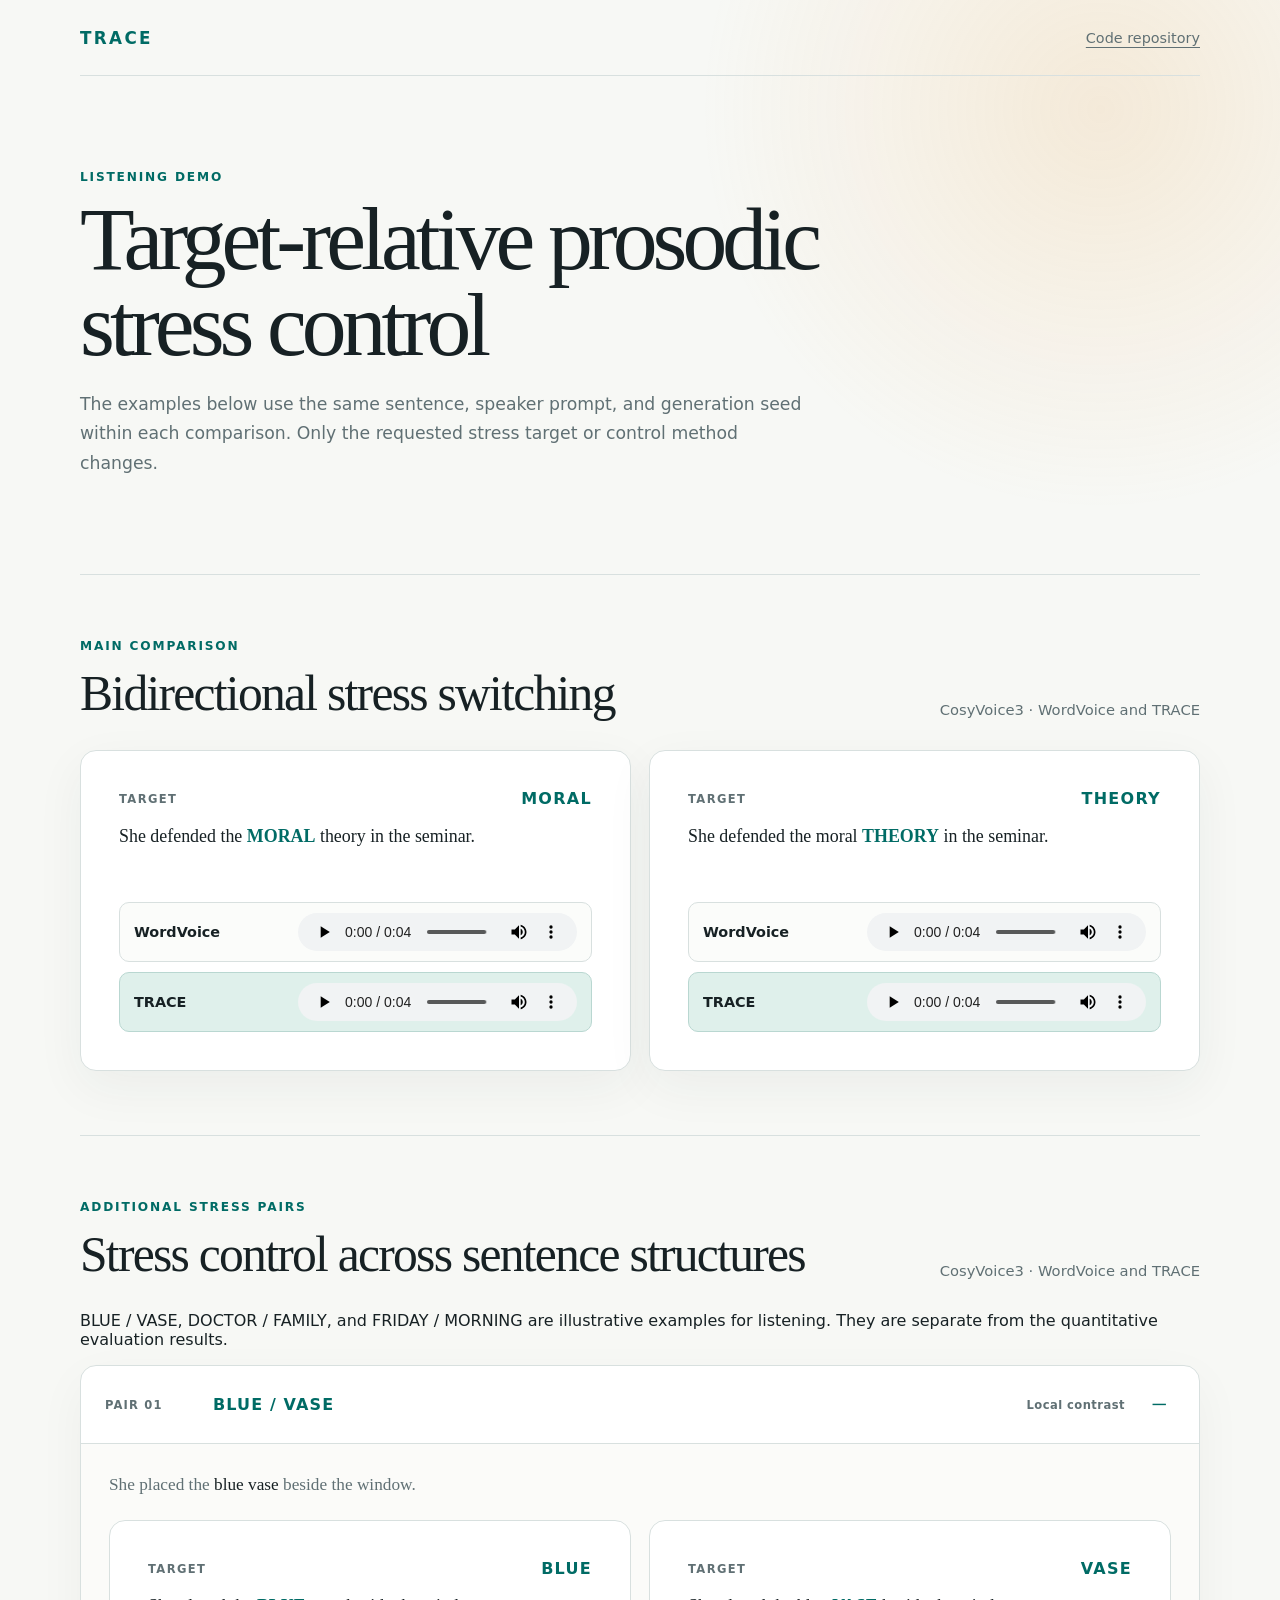
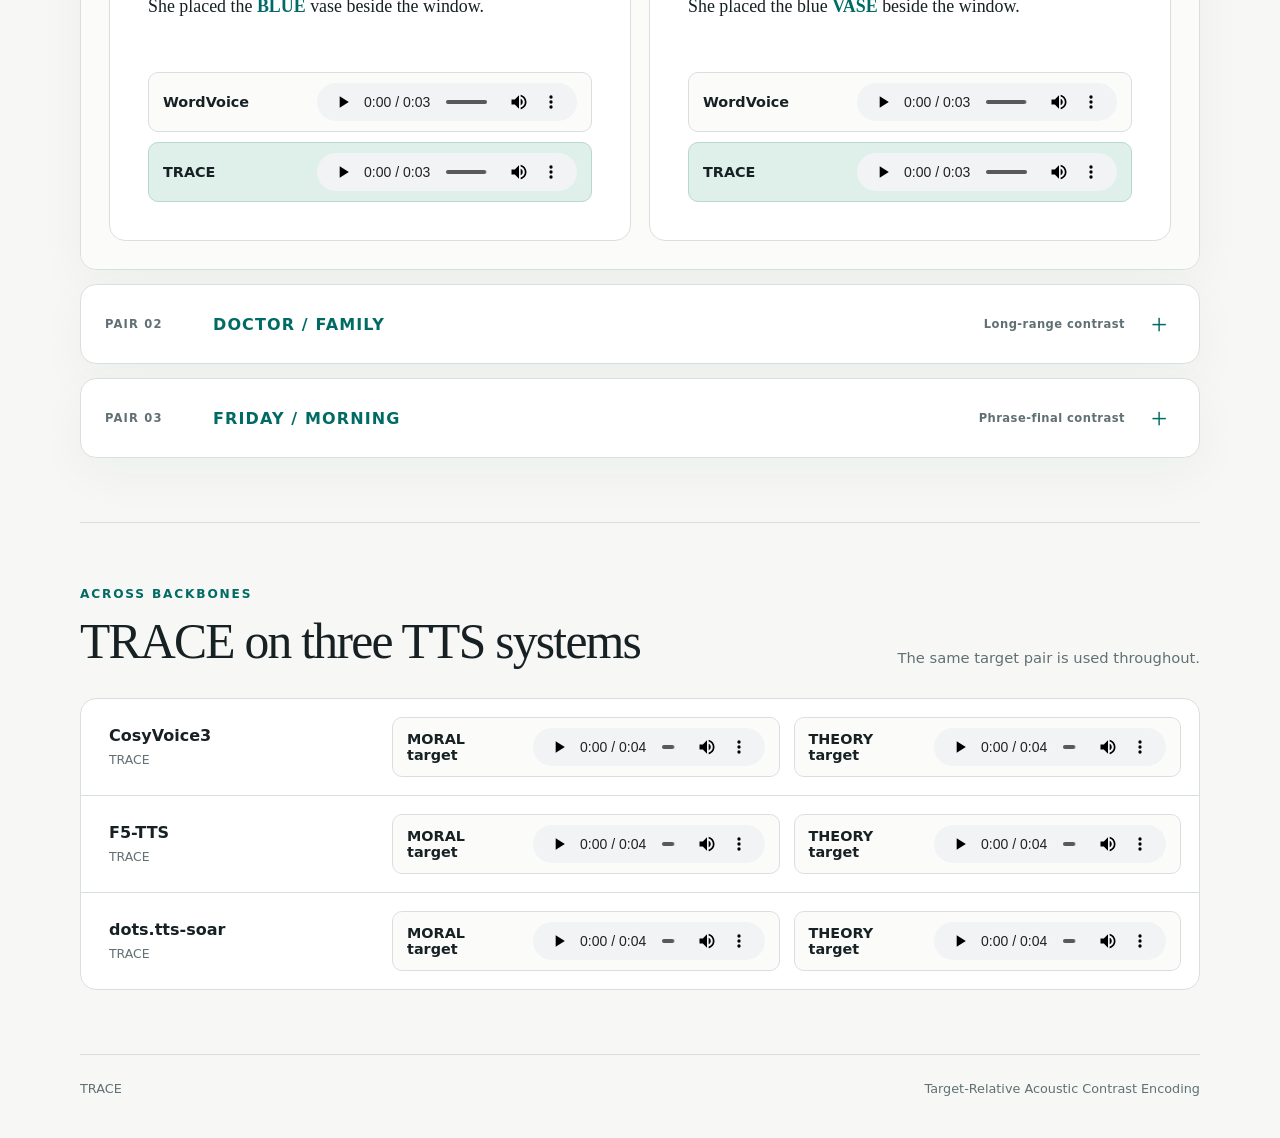
==== commit 0b7f9844: "Label additional samples as illustrative examples Added illustrative examples for listening in the d" ====
--- a/docs/demo/index.html
+++ b/docs/demo/index.html
@@ -83,6 +83,12 @@
           <p>CosyVoice3 · WordVoice and TRACE</p>
         </div>
 
+        <p class="illustrative-callout">
+          BLUE / VASE, DOCTOR / FAMILY, and FRIDAY / MORNING are illustrative
+          examples for listening. They are separate from the quantitative
+          evaluation results.
+        </p>
+
         <div class="example-list">
           <details class="example-card" open>
             <summary>
--- a/docs/demo/styles.css
+++ b/docs/demo/styles.css
@@ -63,7 +63,7 @@
 
 .hero {
   max-width: 900px;
-  padding: 94px 0 84px;
+  padding: 94px 0 64px;
 }
 
 .eyebrow {
@@ -417,7 +417,7 @@
 
 @media (max-width: 820px) {
   .hero {
-    padding: 68px 0 58px;
+    padding: 68px 0 48px;
   }
 
   .target-grid,
